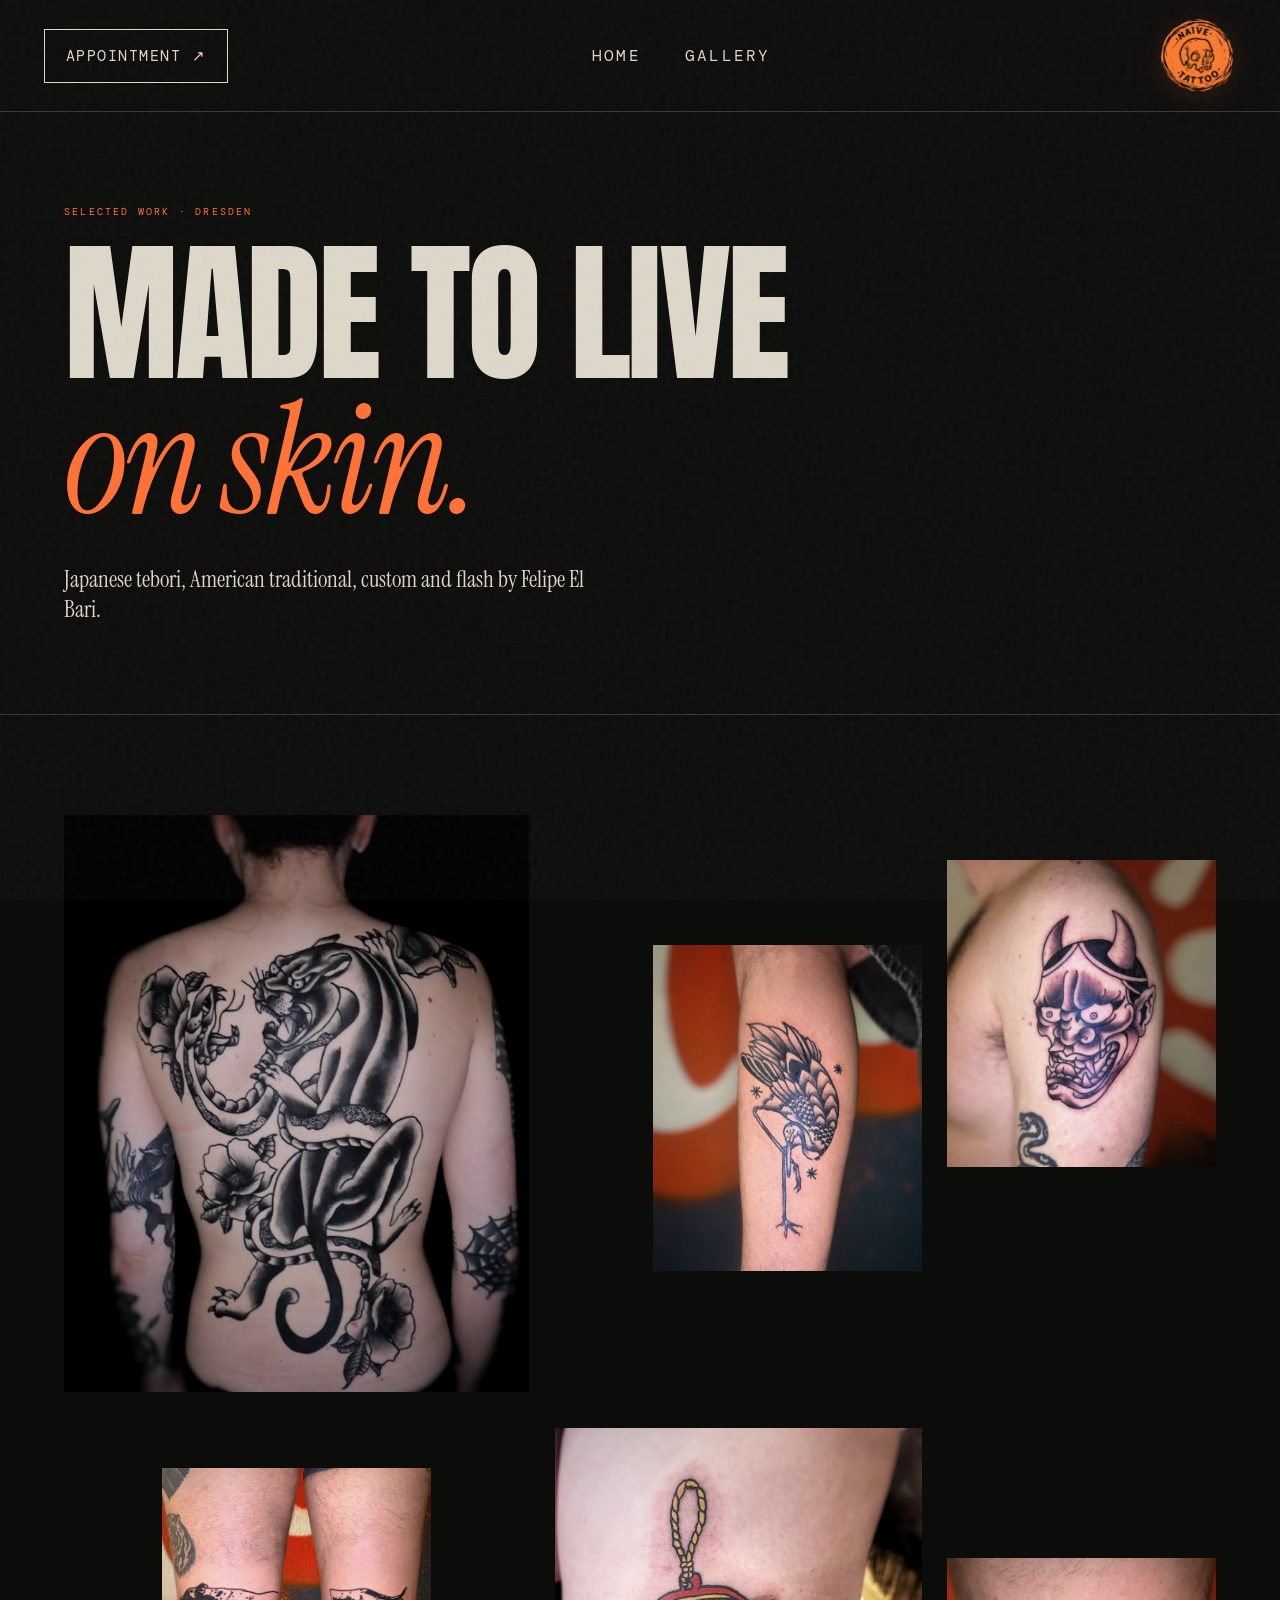
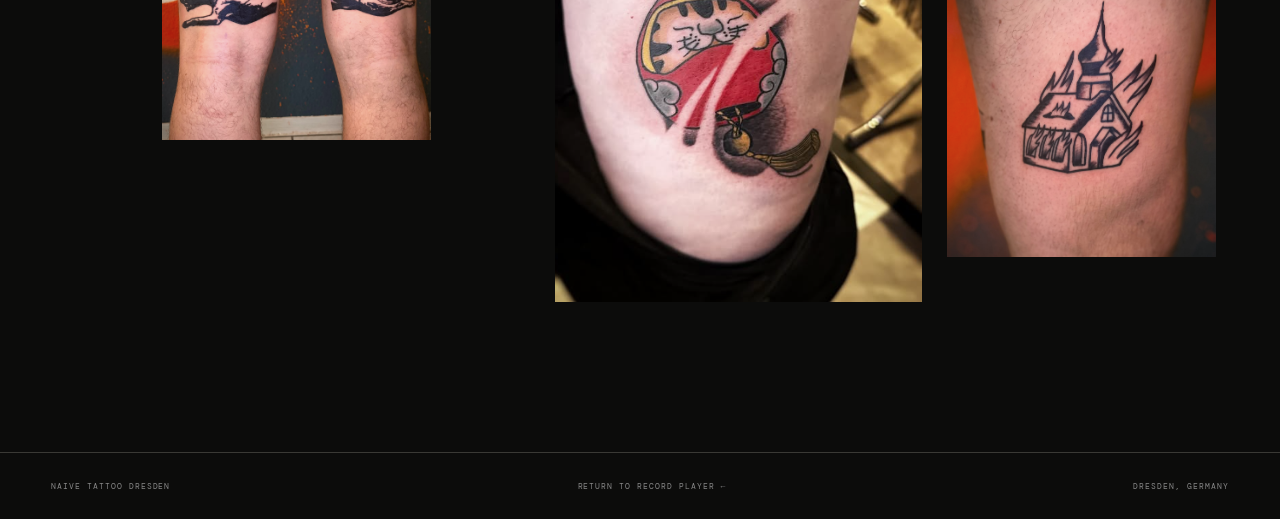
==== gallery.html @ 9af48a85 "Build Naive Tattoo Dresden website" ====
<!doctype html>
<html lang="en">
<head>
  <meta charset="UTF-8"><meta name="viewport" content="width=device-width,initial-scale=1">
  <meta name="theme-color" content="#0b0b0a"><title>Naive Tattoo Dresden</title>
  <link rel="icon" type="image/png" sizes="16x16" href="Assets/Favicon/favicon-16x16.png">
  <link rel="icon" type="image/png" sizes="32x32" href="Assets/Favicon/favicon-32x32.png">
  <link rel="icon" type="image/png" sizes="48x48" href="Assets/Favicon/favicon-48x48.png">
  <link rel="apple-touch-icon" sizes="180x180" href="Assets/Favicon/favicon-180x180.png">
  <link rel="preconnect" href="https://fonts.googleapis.com"><link rel="preconnect" href="https://fonts.gstatic.com" crossorigin>
  <link href="https://fonts.googleapis.com/css2?family=Anton&family=DM+Mono:wght@300;400;500&family=Instrument+Serif:ital@0;1&display=swap" rel="stylesheet">
  <link rel="stylesheet" href="styles.css">
</head>
<body class="gallery-page">
  <div class="grain" aria-hidden="true"></div>
  <header class="site-header gallery-header">
    <a class="brand" href="index.html" aria-label="Naive Tattoo Dresden, home"><img src="Assets/Logo/Orange logo.png" alt="Naive Tattoo Dresden orange logo"></a>
    <nav aria-label="Main navigation"><a href="index.html">Home</a><a href="gallery.html" aria-current="page">Gallery</a></nav>
    <button class="header-book appointment-open" type="button">Appointment <span>&nearr;</span></button>
  </header>
  <main>
    <section class="gallery-intro">
      <p class="eyebrow orange">Selected work &middot; Dresden</p>
      <h1>Made to live<br><em>on skin.</em></h1>
      <p>Japanese tebori, American traditional, custom and flash by Felipe El Bari.</p>
    </section>
    <section class="work gallery-work" aria-label="Tattoo portfolio">
      <div class="gallery">
        <button class="piece tall reveal" data-title="Panther backpiece"><img src="Assets/Gallery of tattoos/Panther backpiece.png" alt="Traditional black panther backpiece tattoo"></button>
        <button class="piece reveal" data-title="Heron"><img src="Assets/Gallery of tattoos/Heron tattoo.png" alt="Japanese traditional heron tattoo"></button>
        <button class="piece reveal" data-title="Mask"><img src="Assets/Gallery of tattoos/Mask tattoo.png" alt="Traditional mask tattoo"></button>
        <button class="piece reveal" data-title="Greyhound"><img src="Assets/Gallery of tattoos/Greyhound tattoo.png" alt="Traditional greyhound tattoo"></button>
        <button class="piece tall reveal" data-title="Cat"><img src="Assets/Gallery of tattoos/Cat tattoo.png" alt="Traditional cat tattoo"></button>
        <button class="piece reveal" data-title="Burning house"><img src="Assets/Gallery of tattoos/Burning house tattoo.png" alt="Burning house linework tattoo"></button>
      </div>
    </section>
  </main>
  <footer><span>Naive Tattoo Dresden</span><a href="index.html">Return to record player &larr;</a><span>Dresden, Germany</span></footer>
  <dialog id="lightbox"><button class="lightbox-close" aria-label="Close image">&times;</button><img src="" alt=""></dialog>
  <dialog class="appointment-modal" id="appointmentModal">
    <button class="modal-close" type="button" aria-label="Close appointment details">&times;</button>
    <p class="eyebrow orange">Naive Tattoo Dresden</p><h2>Book a tattoo.</h2>
    <p>Message me, call me, or get in touch through Instagram to book or ask about available designs.</p>
    <div class="contact-rows">
      <div><small>Phone / WhatsApp</small><span>Details coming soon</span></div>
      <a href="https://www.instagram.com/naivetattoodresden/" target="_blank" rel="noreferrer"><small>Instagram</small><span>@naivetattoodresden &nearr;</span></a>
      <div><small>Email</small><span>Details coming soon</span></div>
    </div>
  </dialog>
  <script src="script.js"></script>
</body>
</html>
---- styles.css ----
:root{--ink:#0a0a09;--paper:#ded8ca;--orange:#ff7135;--line:rgba(222,216,202,.22);--mono:"DM Mono",monospace;--display:"Anton",Impact,sans-serif;--serif:"Instrument Serif",Georgia,serif}
*{box-sizing:border-box}html{scroll-behavior:smooth}body{margin:0;background:var(--ink);color:var(--paper);font-family:var(--mono);overflow-x:hidden}button,a{color:inherit}a{text-decoration:none}button{font:inherit}.grain{position:fixed;inset:0;pointer-events:none;z-index:99;opacity:.06;background-image:url("data:image/svg+xml,%3Csvg viewBox='0 0 180 180' xmlns='http://www.w3.org/2000/svg'%3E%3Cfilter id='n'%3E%3CfeTurbulence type='fractalNoise' baseFrequency='.9' numOctaves='4' stitchTiles='stitch'/%3E%3C/filter%3E%3Crect width='100%25' height='100%25' filter='url(%23n)' opacity='.8'/%3E%3C/svg%3E")}.site-header{height:92px;display:flex;align-items:center;justify-content:space-between;padding:15px 3vw;border-bottom:1px solid var(--line);position:absolute;top:0;width:100%;z-index:10}.brand{display:flex;align-items:center;gap:12px;text-transform:uppercase;font-size:10px;line-height:1.25;letter-spacing:.12em}.brand img{width:56px;height:56px;object-fit:contain}.site-header nav{display:flex;gap:35px;text-transform:uppercase;font-size:10px;letter-spacing:.16em}.site-header nav a,.text-link{position:relative}.site-header nav a:after,.text-link:after{content:"";position:absolute;height:1px;background:var(--orange);bottom:-5px;left:0;width:0;transition:.25s}.site-header nav a:hover:after,.text-link:hover:after{width:100%}.header-book{border:1px solid var(--paper);padding:13px 17px;text-transform:uppercase;font-size:10px;letter-spacing:.1em;transition:.25s}.header-book:hover{background:var(--orange);color:var(--ink);border-color:var(--orange)}.hero{min-height:100vh;position:relative;display:grid;grid-template-columns:minmax(260px,.75fr) minmax(520px,1.4fr);align-items:center;padding:120px 4vw 65px;overflow:hidden}.hero:before{content:"";position:absolute;inset:0;background:radial-gradient(circle at 73% 52%,#2b1e17 0,transparent 43%),linear-gradient(105deg,#121210,transparent 60%);z-index:-1}.hero-copy{position:relative;z-index:3}.eyebrow{text-transform:uppercase;letter-spacing:.22em;font-size:10px;margin:0 0 28px}.orange{color:var(--orange)}h1,h2{font-family:var(--display);font-weight:400;text-transform:uppercase;line-height:.88;letter-spacing:-.025em;margin:0}h1{font-size:clamp(70px,8.5vw,150px)}h1 em,h2 em{font-family:var(--serif);font-weight:400;text-transform:none;color:var(--orange)}.hero-intro{max-width:440px;font-family:var(--serif);font-size:clamp(20px,2vw,29px);line-height:1.12;margin:30px 0}.hero-tags{display:flex;gap:7px;flex-wrap:wrap}.hero-tags span{font-size:9px;letter-spacing:.12em;text-transform:uppercase;border:1px solid var(--line);border-radius:99px;padding:8px 11px}.deck-area{position:relative;width:min(64vw,760px);justify-self:end;margin-right:-2vw}.deck{position:relative;aspect-ratio:1}.deck img{width:100%;height:100%;object-fit:contain;display:block}.player{position:absolute;inset:0}.vinyl{position:absolute;inset:0;will-change:transform}.tonearm{position:absolute;inset:0;padding:0;border:0;background:transparent;cursor:grab;transform-origin:83.5% 20%;transform:rotate(-14deg);transition:transform .95s cubic-bezier(.22,.8,.2,1);z-index:3}.tonearm:active{cursor:grabbing}.deck.playing .tonearm{transform:rotate(0deg)}.deck.playing .vinyl{animation:spin 4.5s linear infinite}.needle-zone{position:absolute;left:45%;top:67%;width:20%;height:20%;border-radius:50%;pointer-events:none}.move-prompt{position:absolute;right:0;bottom:8%;display:flex;align-items:center;gap:10px;background:var(--orange);color:var(--ink);border:0;border-radius:50%;width:145px;height:145px;justify-content:center;transform:rotate(-8deg);cursor:pointer;z-index:5;box-shadow:0 10px 45px #0008;transition:.25s}.move-prompt:hover{transform:rotate(0) scale(1.05)}.move-prompt b,.move-prompt small{display:block;text-align:left}.move-prompt b{text-transform:uppercase;font-family:var(--display);font-size:20px}.move-prompt small{font-size:7px;text-transform:uppercase;letter-spacing:.08em;max-width:70px}.prompt-arrow{font-size:25px}.playing+.move-prompt{opacity:0;visibility:hidden;transform:scale(.7)}.now-playing{position:absolute;bottom:4%;right:1%;display:flex;align-items:center;gap:12px;opacity:0;transform:translateY(15px);pointer-events:none;transition:.4s}.deck.playing~.now-playing{opacity:1;transform:none;pointer-events:auto}.now-playing b,.now-playing small{display:block;text-transform:uppercase}.now-playing b{font-size:10px}.now-playing small{font-size:7px;color:#999;margin-top:3px}.now-playing button{background:transparent;border:0;border-bottom:1px solid var(--paper);padding:3px;font-size:8px;text-transform:uppercase;cursor:pointer}.equalizer{display:flex;align-items:flex-end;gap:2px;height:18px}.equalizer i{display:block;width:2px;background:var(--orange);animation:level .55s ease-in-out infinite alternate}.equalizer i:nth-child(1){height:8px}.equalizer i:nth-child(2){height:17px;animation-delay:.2s}.equalizer i:nth-child(3){height:12px;animation-delay:.35s}.side-note{position:absolute;right:2vw;top:47%;writing-mode:vertical-rl;text-transform:uppercase;font-size:8px;letter-spacing:.16em;line-height:1.7}.scroll-note{position:absolute;bottom:28px;left:4vw;text-transform:uppercase;font-size:8px;letter-spacing:.18em}.scroll-note span{color:var(--orange);font-size:18px;margin-left:8px}.marquee{border-block:1px solid var(--line);overflow:hidden;background:var(--orange);color:var(--ink);padding:13px 0}.marquee div{display:flex;gap:30px;width:max-content;animation:marquee 28s linear infinite}.marquee span{font-family:var(--display);font-size:28px;text-transform:uppercase}.marquee i{font-style:normal;font-size:18px;align-self:center}.section{padding:120px 5vw}.section-index{font-size:9px;text-transform:uppercase;letter-spacing:.2em;color:#888}.artist{display:grid;grid-template-columns:1fr 1.1fr;gap:9vw;align-items:center;background:var(--paper);color:var(--ink);position:relative}.artist>.section-index{position:absolute;top:55px;left:5vw}.portrait-wrap{position:relative;max-width:590px}.portrait-wrap img{width:100%;display:block;filter:contrast(1.08)}.portrait-stamp{position:absolute;right:-35px;bottom:35px;background:var(--orange);border-radius:50%;width:110px;height:110px;display:grid;place-items:center;text-align:center;text-transform:uppercase;font-size:9px;line-height:1.5;letter-spacing:.15em;transform:rotate(9deg)}h2{font-size:clamp(58px,7vw,112px)}.artist-copy .lead{font-family:var(--serif);font-size:clamp(22px,2.4vw,34px);line-height:1.1;margin:40px 0 20px;max-width:700px}.artist-copy>p:not(.lead,.eyebrow){line-height:1.7;font-size:12px;max-width:590px}.text-link{display:inline-block;text-transform:uppercase;font-size:10px;letter-spacing:.14em;margin-top:25px}.text-link span{color:var(--orange)}.work{padding-bottom:170px}.work-heading{display:grid;grid-template-columns:.5fr 1.4fr .6fr;gap:3vw;align-items:end;margin-bottom:80px}.work-heading p{font-family:var(--serif);font-size:20px;line-height:1.2}.gallery{display:grid;grid-template-columns:repeat(12,1fr);gap:6vw 2vw;align-items:start}.piece{border:0;background:transparent;padding:0;text-align:left;cursor:zoom-in;color:var(--paper)}.piece:nth-child(1){grid-column:1/span 5}.piece:nth-child(2){grid-column:7/span 3;margin-top:130px}.piece:nth-child(3){grid-column:10/span 3;margin-top:45px}.piece:nth-child(4){grid-column:2/span 3}.piece:nth-child(5){grid-column:6/span 4;margin-top:-40px}.piece:nth-child(6){grid-column:10/span 3;margin-top:90px}.piece img{width:100%;display:block;aspect-ratio:4/5;object-fit:cover;filter:saturate(.78);transition:.45s}.piece:hover img{filter:saturate(1);transform:scale(.985)}.piece span{display:block;margin-top:12px;font-size:8px;text-transform:uppercase;letter-spacing:.14em;color:#aaa}.practice{background:#191815;display:grid;grid-template-columns:.8fr 1.2fr;gap:8vw;align-items:start}.practice-art{position:sticky;top:30px}.practice-art img{width:100%;display:block}.practice-copy h2{margin:35px 0 70px}.service-list{border-top:1px solid var(--line)}.service-list article{display:grid;grid-template-columns:45px 1fr 1.1fr;gap:20px;padding:24px 0;border-bottom:1px solid var(--line);align-items:start}.service-list article>span{font-size:8px;color:var(--orange)}.service-list h3{font-family:var(--display);font-weight:400;text-transform:uppercase;font-size:24px;margin:0}.service-list p{font-size:10px;line-height:1.6;color:#aaa;margin:3px 0}.booking{text-align:center;min-height:88vh;display:flex;flex-direction:column;align-items:center;justify-content:center;position:relative;overflow:hidden}.booking-mark{position:absolute;width:min(58vw,760px);opacity:.06;z-index:-1}.booking h2{font-size:clamp(65px,9vw,145px)}.booking>p:not(.eyebrow){font-family:var(--serif);font-size:22px;max-width:600px}.booking-button{background:var(--orange);color:var(--ink);padding:21px 27px;text-transform:uppercase;font-size:11px;letter-spacing:.12em;margin-top:25px;transition:.25s}.booking-button:hover{transform:rotate(-2deg) scale(1.03)}.booking-meta{position:absolute;bottom:30px;width:90%;display:flex;justify-content:space-between;text-transform:uppercase;font-size:8px;letter-spacing:.14em}footer{display:flex;justify-content:space-between;border-top:1px solid var(--line);padding:28px 4vw;text-transform:uppercase;font-size:8px;letter-spacing:.12em;color:#888}#lightbox{width:100vw;height:100vh;max-width:none;max-height:none;border:0;padding:5vh;background:#080808ef;color:white}#lightbox::backdrop{background:#000b}#lightbox img{width:100%;height:85vh;object-fit:contain}#lightbox p{text-align:center;text-transform:uppercase;font-size:9px;letter-spacing:.15em}.lightbox-close{position:fixed;right:25px;top:20px;border:0;background:var(--orange);color:#000;border-radius:50%;width:42px;height:42px;font-size:25px;cursor:pointer}.reveal{opacity:0;transform:translateY(35px);transition:opacity .75s,transform .75s}.reveal.visible{opacity:1;transform:none}@keyframes spin{to{transform:rotate(360deg)}}@keyframes level{to{height:3px}}@keyframes marquee{to{transform:translateX(-50%)}}
@media(max-width:900px){.site-header{height:75px}.site-header nav{display:none}.brand img{width:45px;height:45px}.hero{grid-template-columns:1fr;padding-top:110px;align-content:start}.hero-copy{padding-top:20px}.hero-intro{margin:18px 0}.deck-area{width:min(110vw,660px);margin:-3vw -11vw -6vw 0;justify-self:end}.side-note{display:none}.scroll-note{bottom:16px}.move-prompt{width:110px;height:110px;right:7%;bottom:10%}.artist{grid-template-columns:1fr;padding-top:100px}.portrait-wrap{max-width:75vw}.artist-copy{padding-top:20px}.work-heading{grid-template-columns:1fr}.work-heading .section-index{margin-bottom:25px}.work-heading p{max-width:400px}.piece:nth-child(n){grid-column:auto;margin-top:0}.gallery{grid-template-columns:1fr 1fr;gap:35px 16px}.practice{grid-template-columns:1fr}.practice-art{position:relative;top:0;max-width:550px}.booking-meta{position:relative;bottom:auto;margin-top:70px;gap:20px}.site-header,.section{padding-left:22px;padding-right:22px}}
@media(max-width:560px){.header-book{padding:10px;font-size:8px}.hero{min-height:900px}.hero h1{font-size:64px}.hero-copy{z-index:4}.deck-area{width:125vw;margin-top:0;margin-right:-30vw}.move-prompt{right:16%;bottom:9%}.section{padding-top:85px;padding-bottom:85px}.portrait-wrap{max-width:92%}.portrait-stamp{right:-20px;width:90px;height:90px}.gallery{grid-template-columns:1fr}.piece:nth-child(n){width:88%}.piece:nth-child(even){margin-left:auto}.service-list article{grid-template-columns:30px 1fr}.service-list p{grid-column:2}.booking{min-height:780px}.booking-meta{flex-direction:column}footer{gap:15px;flex-direction:column}.scroll-note{display:none}}
@media(prefers-reduced-motion:reduce){*{scroll-behavior:auto!important}.vinyl,.marquee div,.equalizer i{animation:none!important}.reveal{opacity:1;transform:none}}

/* Compact revision: mechanically constrained record player + artist contact */
.hero{grid-template-columns:minmax(260px,.75fr) minmax(500px,1.35fr);padding:110px 4vw 55px}
.deck-area{width:min(58vw,760px,calc(100vh - 135px));margin-right:1vw}
.deck{user-select:none;touch-action:none}
.deck img{pointer-events:none}
.tonearm{transform-origin:83.5% 20%;transform:rotate(-16deg);transition:transform .5s cubic-bezier(.22,.8,.2,1);touch-action:none}
.tonearm.dragging{cursor:grabbing;transition:none}
.tonearm:focus-visible{outline:0}
.deck.playing .tonearm{transform:rotate(0deg)}
.deck.playing .vinyl{animation:record-spin 3.8s linear infinite}
.move-prompt{cursor:default;animation:nudge 1.8s ease-in-out infinite}
.artist-contact{margin-top:30px;border-top:1px solid rgba(10,10,9,.2);display:grid;grid-template-columns:1fr 1fr auto;gap:20px;align-items:end;padding-top:22px}
.artist-contact small,.artist-contact a,.artist-contact span{display:block}
.artist-contact small{text-transform:uppercase;font-size:8px;letter-spacing:.15em;color:#777;margin-bottom:7px}
.artist-contact a,.artist-contact span{font-size:10px}
.message-button{background:var(--ink);color:var(--paper);padding:15px 17px;text-transform:uppercase;letter-spacing:.1em;white-space:nowrap;transition:.25s}
.message-button:hover{background:var(--orange);color:var(--ink)}
@keyframes record-spin{from{transform:rotate(0deg)}to{transform:rotate(360deg)}}
@keyframes nudge{50%{transform:rotate(-5deg) translateY(-5px)}}
@media(max-width:900px){.hero{padding-top:100px}.deck-area{width:min(92vw,620px);margin:-2vw auto 0;justify-self:center}.artist-contact{grid-template-columns:1fr 1fr}.message-button{grid-column:1/-1;text-align:center}}
@media(max-width:560px){.hero{min-height:850px}.deck-area{width:96vw;margin:10px -3vw 0}.move-prompt{right:8%}}

/* Minimal two-page portfolio */
.brand img{width:58px;height:58px}
.header-book{background:transparent;cursor:pointer}
.home-page .hero{min-height:calc(100vh - 58px)}
.home-page footer{padding-block:18px}
.marquee{padding:11px 0}
.marquee .marquee-track{display:flex;gap:0;width:max-content;animation:marquee-loop 42s linear infinite}
.marquee .marquee-set{display:flex;flex-shrink:0;gap:28px;width:max-content;padding-right:28px;animation:none}
.marquee .marquee-set span{white-space:nowrap}
@keyframes marquee-loop{to{transform:translateX(-16.6666667%)}}
.appointment-modal{width:min(92vw,570px);border:1px solid rgba(222,216,202,.3);background:#11110f;color:var(--paper);padding:45px;box-shadow:0 30px 100px #000}
.appointment-modal::backdrop{background:#000b;backdrop-filter:blur(7px)}
.appointment-modal h2{font-size:58px;margin-bottom:24px}
.appointment-modal>p:not(.eyebrow){font-family:var(--serif);font-size:20px;line-height:1.25;color:#bbb}
.modal-close{position:absolute;right:16px;top:14px;width:38px;height:38px;border:1px solid var(--line);border-radius:50%;background:transparent;color:var(--paper);font-size:22px;cursor:pointer}
.contact-rows{margin-top:28px;border-top:1px solid var(--line)}
.contact-rows>div,.contact-rows>a{display:flex;justify-content:space-between;gap:25px;padding:17px 0;border-bottom:1px solid var(--line)}
.contact-rows small{text-transform:uppercase;font-size:8px;letter-spacing:.14em;color:#777}.contact-rows span{font-size:10px}
.gallery-page{background:#0c0c0b}.gallery-page .site-header{position:absolute}.gallery-intro{padding:180px 5vw 90px;border-bottom:1px solid var(--line)}
.gallery-intro h1{font-size:clamp(75px,12vw,180px)}.gallery-intro>p:last-child{font-family:var(--serif);font-size:23px;max-width:550px;margin:35px 0 0}
.gallery-work{padding:100px 5vw 150px}.gallery-work .piece span{display:none}.gallery-work .piece img{aspect-ratio:auto;max-height:78vh;object-fit:cover}
#lightbox p{display:none}
@media(max-width:900px){.brand img{width:47px;height:47px}.gallery-intro{padding-top:140px}.gallery-work{padding-top:65px}.home-page .hero{min-height:850px}}
@media(max-width:560px){.appointment-modal{padding:38px 22px 24px}.appointment-modal h2{font-size:46px}.contact-rows>div,.contact-rows>a{flex-direction:column;gap:7px}.gallery-intro{padding:125px 22px 60px}.gallery-work{padding:60px 22px 90px}}

/* Larger, clearer header with the signature mark on the right */
.site-header{height:112px;padding:18px 3.4vw}
.site-header .brand{order:3;margin-left:24px}
.site-header .brand img{width:78px;height:78px;filter:drop-shadow(0 5px 16px rgba(255,113,53,.15))}
.site-header nav{order:2;gap:44px}
.site-header nav a{font-size:16px;letter-spacing:.14em}
.site-header .header-book{order:1;padding:16px 21px;font-size:15px;letter-spacing:.1em}
.home-page .hero{padding-top:132px}
.gallery-intro{padding-top:205px}
@media(max-width:900px){.site-header{height:92px;padding:12px 22px}.site-header .brand{margin-left:15px}.site-header .brand img{width:64px;height:64px}.site-header .header-book{padding:13px 16px;font-size:12px}.home-page .hero{padding-top:112px}.gallery-intro{padding-top:155px}}
@media(max-width:560px){.site-header{padding-inline:14px}.site-header .brand{margin-left:8px}.site-header .brand img{width:54px;height:54px}.site-header .header-book{padding:10px;font-size:10px}.home-page .hero{padding-top:105px}}

/* Reference-matched Technics-style interactive deck */
.deck .player,.deck .tonearm{position:absolute;width:100%;height:100%;object-fit:contain}
.deck .player{z-index:1;inset:0}.deck .vinyl-wrap{position:absolute;inset:0;z-index:2;transform:translate(-2.919%,-1.495%) scale(.632);transform-origin:50% 50%;pointer-events:none}.deck .vinyl{position:absolute;inset:0;width:100%;height:100%;object-fit:contain;transform-origin:49.88% 49.12%}
.deck .tonearm{z-index:3;left:3.76%;top:7.42%;right:auto;bottom:auto;transform-origin:78.79% 27.15%;transform:rotate(-38deg) scale(.45)}
.deck .start-stop-hit{position:absolute;z-index:5;left:8.1%;top:74.7%;width:10.3%;height:8.4%;border:0;background:transparent;cursor:pointer;border-radius:3px;box-shadow:0 0 0 0 rgba(255,113,53,0);transition:box-shadow .2s,transform .12s}
.deck .start-stop-hit:hover,.deck .start-stop-hit:focus-visible{outline:0;box-shadow:none}
.deck .start-stop-hit:active{transform:translateY(2px)}
.deck.playing .tonearm{transform:rotate(-15deg) scale(.45)}
.deck.playing .vinyl{animation:record-spin 3.8s linear infinite}
.home-page .deck-area{width:min(83.52vw,1094px)}
.home-page .hero{min-height:max(100vh,1220px)}
@media(max-width:900px){.home-page .deck-area{width:min(96vw,744px)}.home-page .hero{min-height:850px}}
@media(max-width:560px){.home-page .deck-area{width:96vw}}

/* Phone navigation: logo is home, so show only the other destination */
@media(max-width:900px){.site-header nav{display:flex;gap:0}.site-header nav a{font-size:12px}.site-header nav a[aria-current="page"]{display:none}}
@media(max-width:560px){.site-header nav a{font-size:10px;letter-spacing:.1em}.home-page .hero-copy{padding-top:8px}.home-page .hero-intro{max-width:340px}.home-page .hero-tags{max-width:340px}}

/* Final phone-fit overrides */
@media(max-width:900px){.home-page .hero{grid-template-columns:minmax(0,1fr);align-content:start;min-height:980px}.home-page .deck-area{justify-self:center;margin:8px auto 0}.site-header .brand{margin-left:0;flex:0 0 auto}.gallery-intro{max-width:100%;overflow:hidden}.gallery-intro>p:last-child{max-width:100%;overflow-wrap:anywhere}}
@media(max-width:560px){.home-page .deck-area{width:78vw}.home-page .hero{padding-left:20px;padding-right:20px;min-height:920px}.site-header .brand{display:flex!important;position:absolute;right:14px;width:50px;height:50px;z-index:20}.site-header nav{position:absolute;left:50%;transform:translateX(-50%)}.site-header .brand img{display:block;width:50px;height:50px;opacity:1}.move-prompt{width:78px;height:78px;right:-2%;bottom:7%}.move-prompt b{font-size:14px}.gallery-intro h1{font-size:clamp(58px,19vw,76px)}.gallery-intro>p:last-child{font-size:20px;line-height:1.25;max-width:330px}}
.home-artist{min-height:760px}.home-artist .message-button{border:0;font:inherit;cursor:pointer}
.move-prompt b{max-width:88px;text-align:center;line-height:1.05}
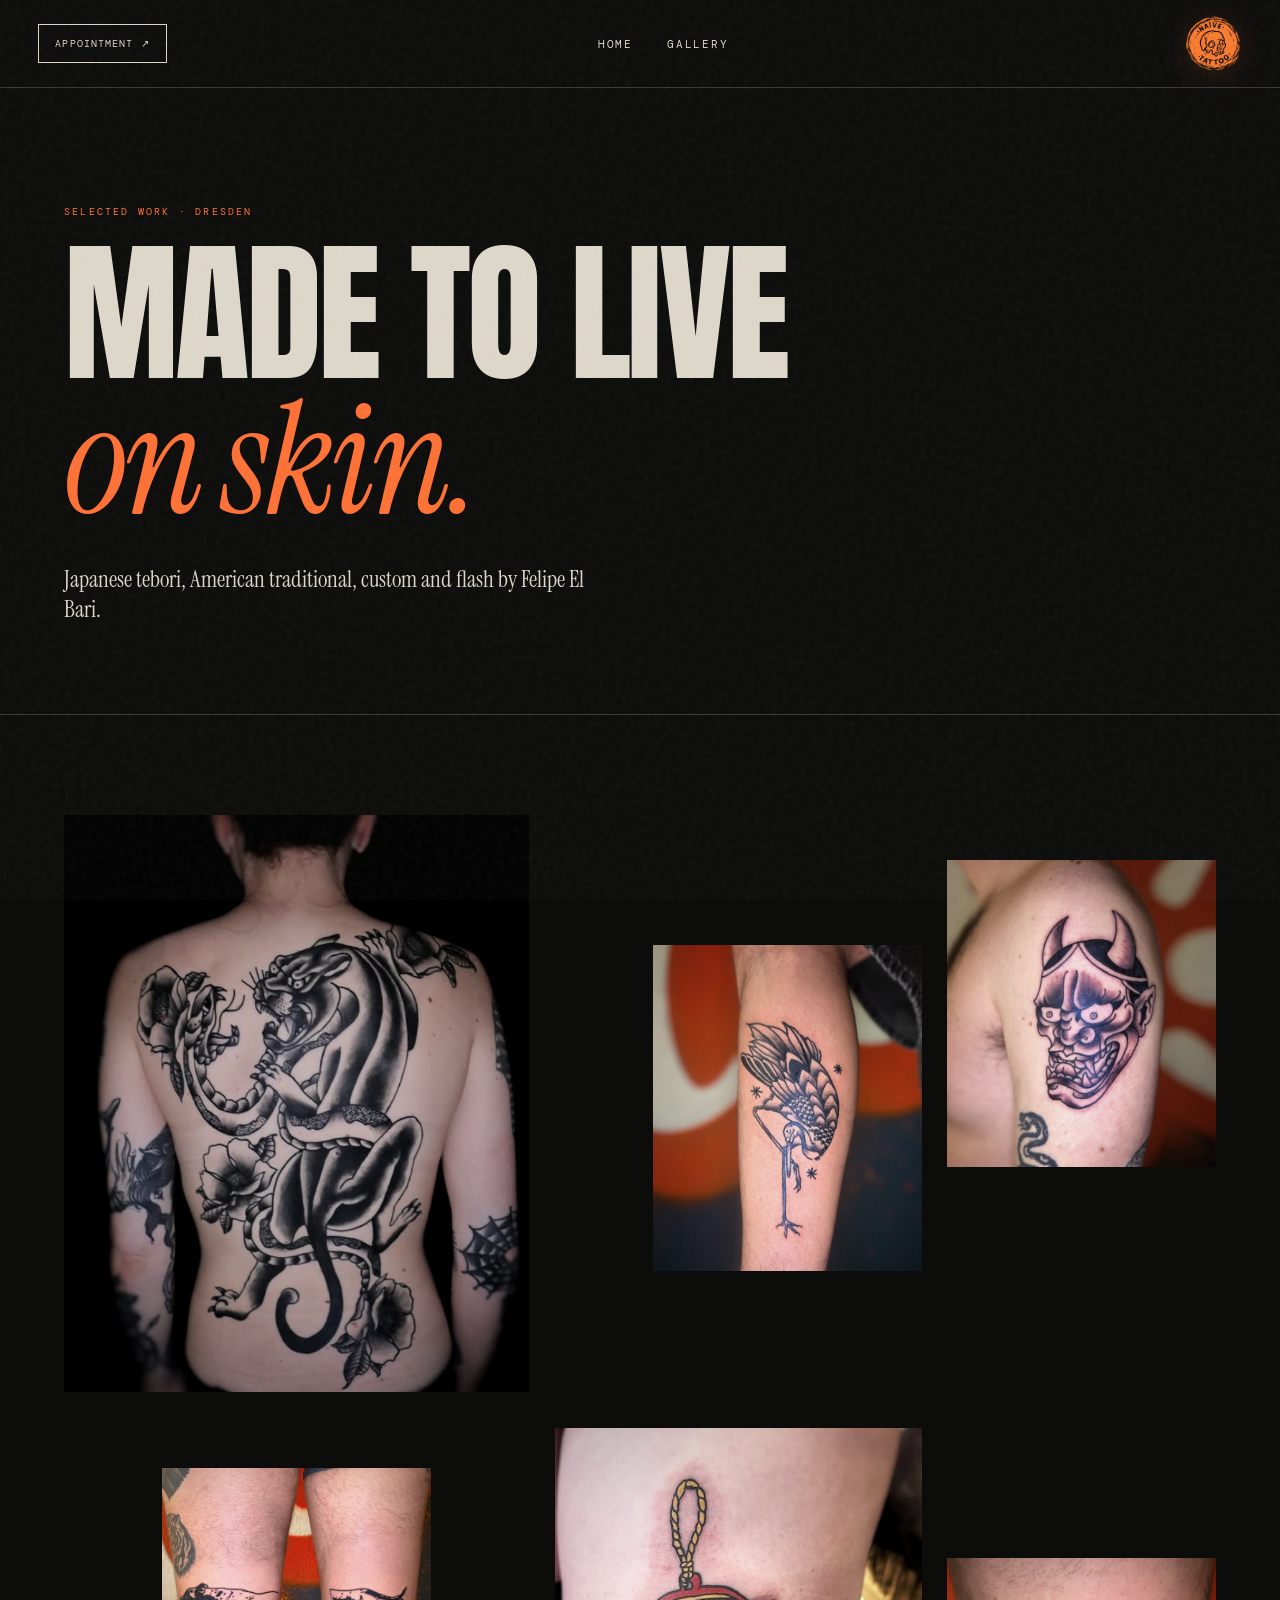
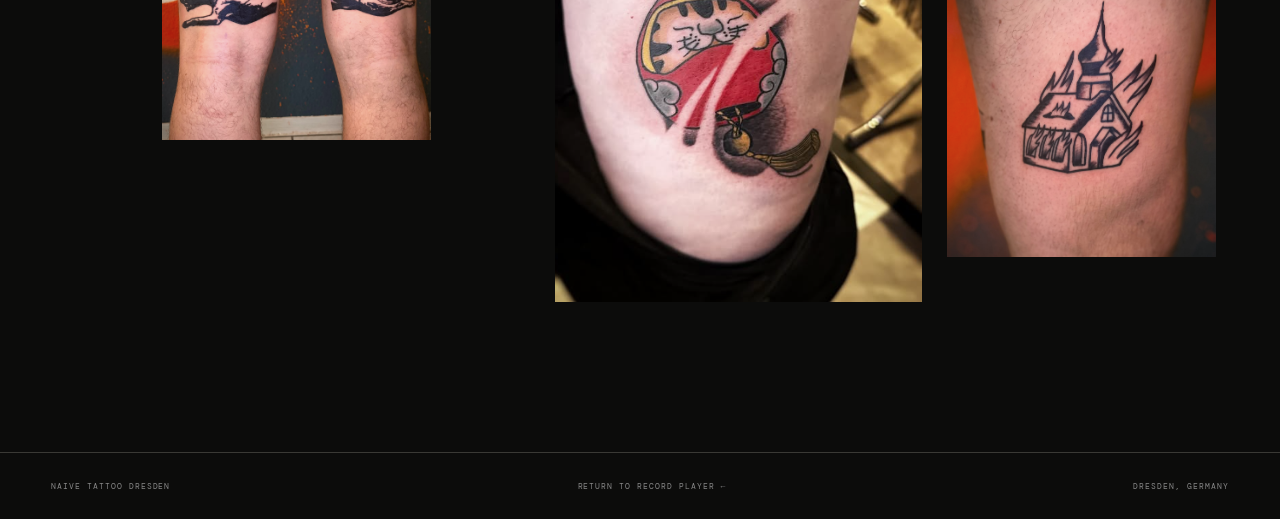
==== commit 8dba4ed2: "Persist music across pages and refine desktop player size" ====
--- a/gallery.html
+++ b/gallery.html
@@ -36,6 +36,7 @@
     </section>
   </main>
   <footer><span>Naive Tattoo Dresden</span><a href="index.html">Return to record player &larr;</a><span>Dresden, Germany</span></footer>
+  <audio id="recordAudio" preload="auto" loop src="Assets/Music/Rock Wit U (Yoruba Soul Mix - Dub).mp3"></audio>
   <dialog id="lightbox"><button class="lightbox-close" aria-label="Close image">&times;</button><img src="" alt=""></dialog>
   <dialog class="appointment-modal" id="appointmentModal">
     <button class="modal-close" type="button" aria-label="Close appointment details">&times;</button>
--- a/styles.css
+++ b/styles.css
@@ -84,5 +84,20 @@
 /* Final phone-fit overrides */
 @media(max-width:900px){.home-page .hero{grid-template-columns:minmax(0,1fr);align-content:start;min-height:980px}.home-page .deck-area{justify-self:center;margin:8px auto 0}.site-header .brand{margin-left:0;flex:0 0 auto}.gallery-intro{max-width:100%;overflow:hidden}.gallery-intro>p:last-child{max-width:100%;overflow-wrap:anywhere}}
 @media(max-width:560px){.home-page .deck-area{width:78vw}.home-page .hero{padding-left:20px;padding-right:20px;min-height:920px}.site-header .brand{display:flex!important;position:absolute;right:14px;width:50px;height:50px;z-index:20}.site-header nav{position:absolute;left:50%;transform:translateX(-50%)}.site-header .brand img{display:block;width:50px;height:50px;opacity:1}.move-prompt{width:78px;height:78px;right:-2%;bottom:7%}.move-prompt b{font-size:14px}.gallery-intro h1{font-size:clamp(58px,19vw,76px)}.gallery-intro>p:last-child{font-size:20px;line-height:1.25;max-width:330px}}
+
+/* Desktop proportions matched to the intended compact 100%-zoom composition */
+@media(min-width:901px){
+  .site-header{height:88px;padding:13px 3vw}
+  .site-header .brand img{width:58px;height:58px}
+  .site-header nav{gap:34px}
+  .site-header nav a{font-size:11px;letter-spacing:.16em}
+  .site-header .header-book{padding:12px 16px;font-size:10px;letter-spacing:.11em}
+  .home-page .hero{min-height:100vh;padding:105px 4vw 50px;grid-template-columns:minmax(270px,.78fr) minmax(520px,1.25fr)}
+  .home-page .hero h1{font-size:clamp(68px,6vw,100px)}
+  .home-page .hero-intro{font-size:clamp(18px,1.45vw,22px);max-width:390px;margin:22px 0}
+  .home-page .deck-area{width:min(47vw,640px,calc(100vh - 155px));margin-right:2vw}
+  .home-page .move-prompt{width:112px;height:112px}
+  .home-page .move-prompt b{font-size:17px}
+}
 .home-artist{min-height:760px}.home-artist .message-button{border:0;font:inherit;cursor:pointer}
 .move-prompt b{max-width:88px;text-align:center;line-height:1.05}
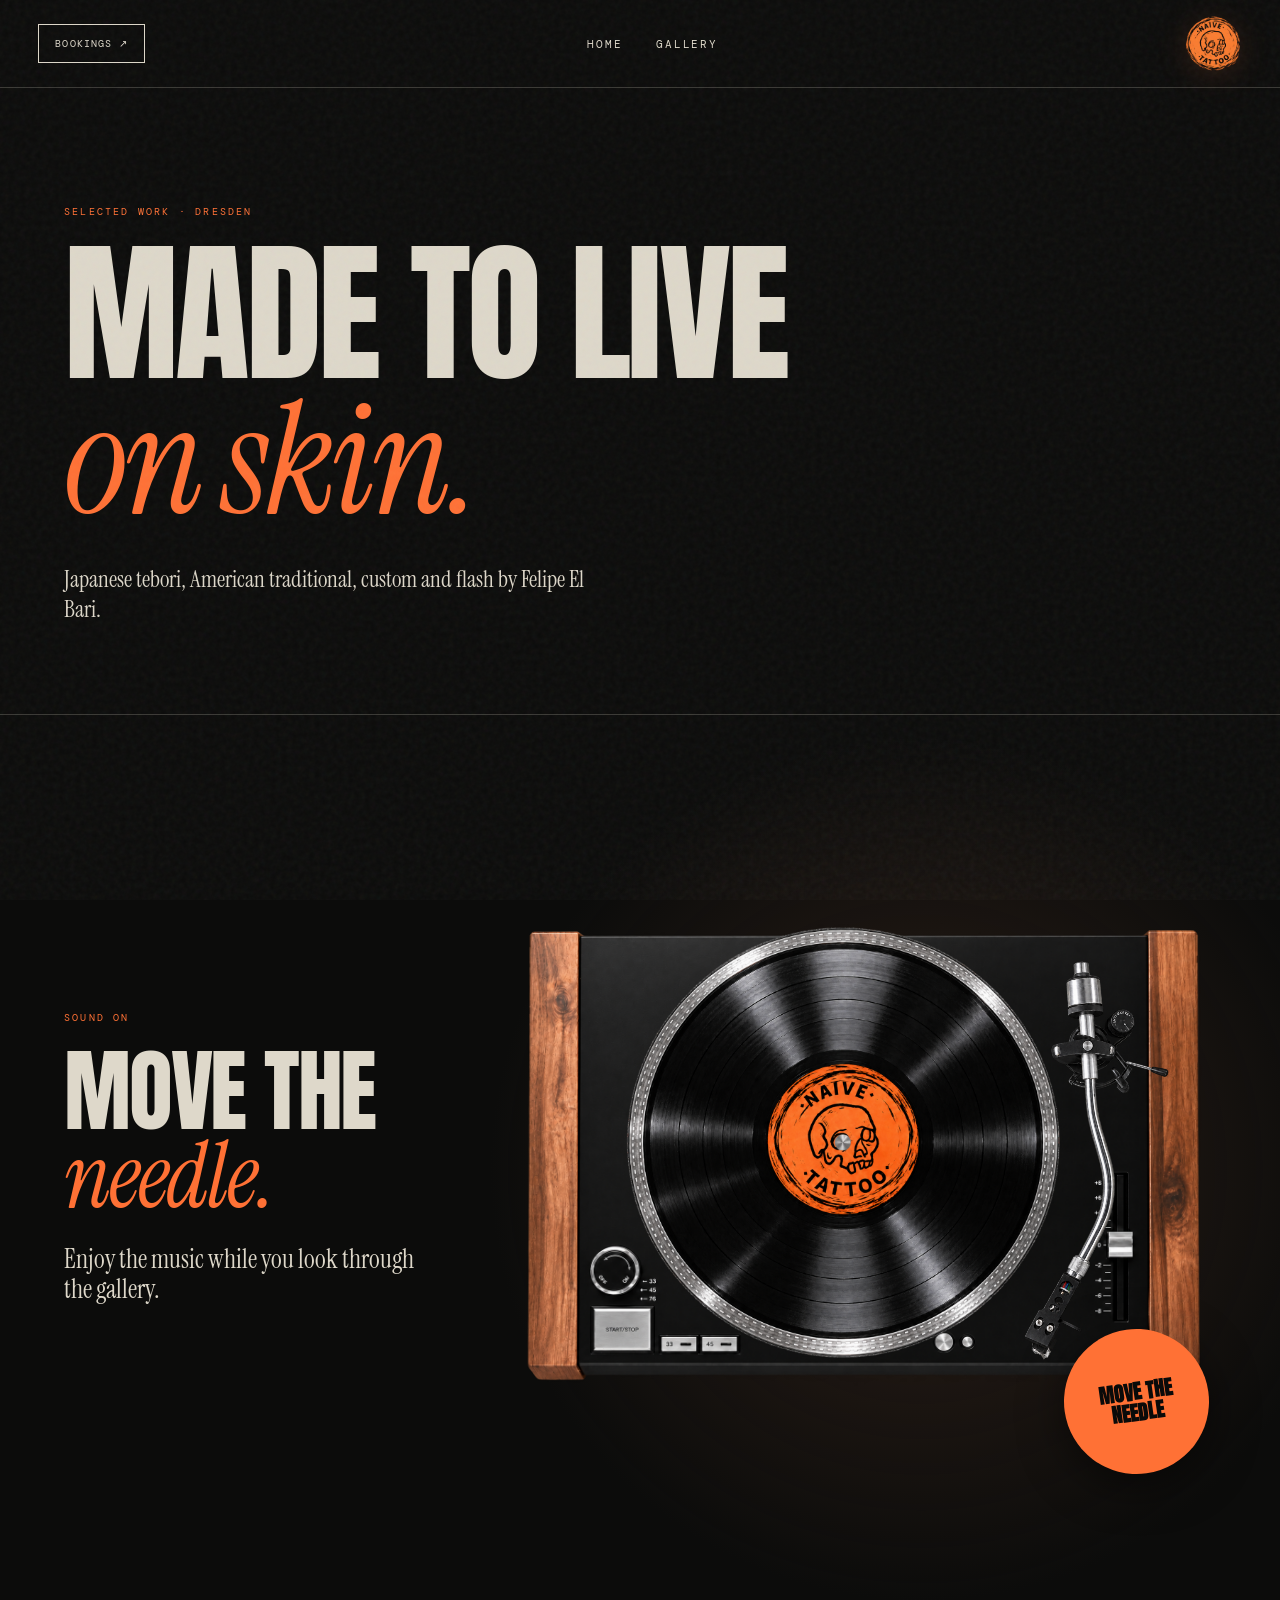
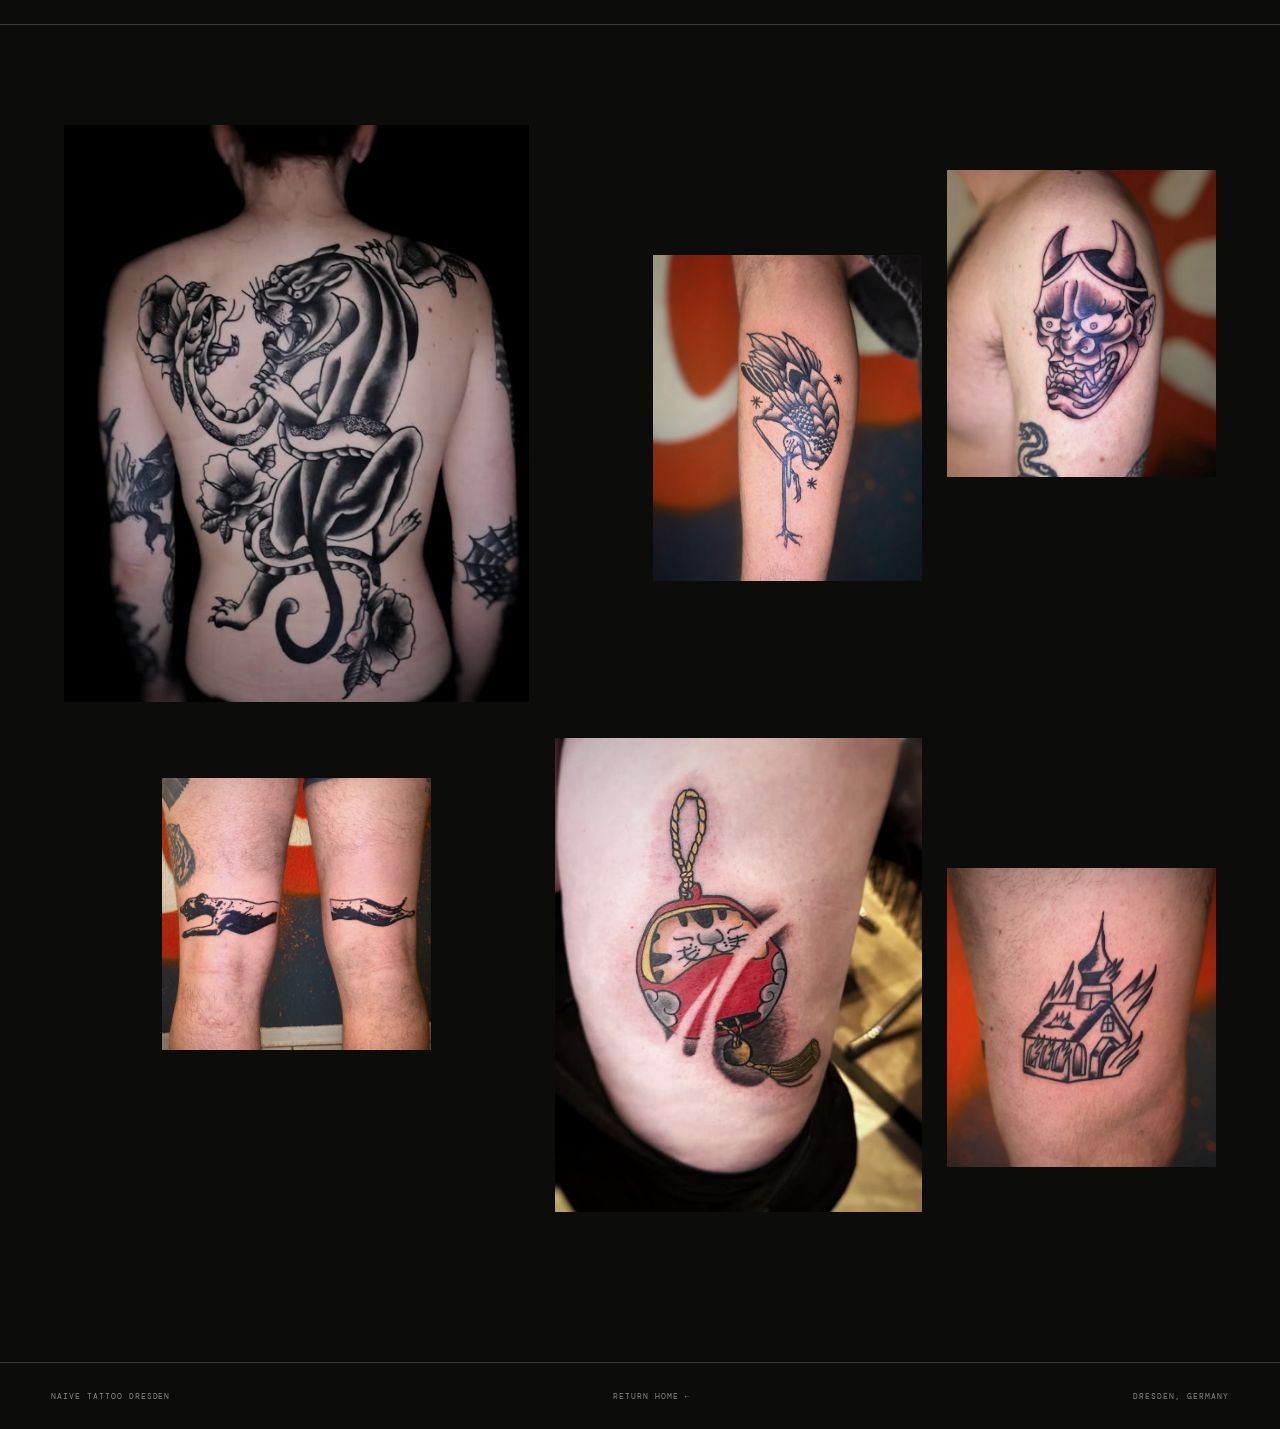
==== commit e2493faa: "Move record player to gallery" ====
--- a/gallery.html
+++ b/gallery.html
@@ -16,13 +16,29 @@
   <header class="site-header gallery-header">
     <a class="brand" href="index.html" aria-label="Naive Tattoo Dresden, home"><img src="Assets/Logo/Orange logo.png" alt="Naive Tattoo Dresden orange logo"></a>
     <nav aria-label="Main navigation"><a href="index.html">Home</a><a href="gallery.html" aria-current="page">Gallery</a></nav>
-    <button class="header-book appointment-open" type="button">Appointment <span>&nearr;</span></button>
+    <button class="header-book appointment-open" type="button">Bookings <span>&nearr;</span></button>
   </header>
   <main>
     <section class="gallery-intro">
       <p class="eyebrow orange">Selected work &middot; Dresden</p>
       <h1>Made to live<br><em>on skin.</em></h1>
       <p>Japanese tebori, American traditional, custom and flash by Felipe El Bari.</p>
+    </section>
+    <section class="gallery-player" aria-labelledby="gallery-player-title">
+      <div class="gallery-player-copy">
+        <p class="eyebrow orange">Sound on</p>
+        <h2 id="gallery-player-title">Move the<br><em>needle.</em></h2>
+        <p>Enjoy the music while you look through the gallery.</p>
+      </div>
+      <div class="deck-area">
+        <div class="deck" id="deck" aria-label="Interactive record player">
+          <img class="player" src="Assets/Vinyl player/player.png?v=221256" alt="Wooden record player">
+          <div class="vinyl-wrap"><img class="vinyl" src="Assets/Vinyl player/vinyl.png" alt="Naive Tattoo vinyl record"></div>
+          <button class="tonearm" id="tonearm" type="button" aria-label="Hold and drag the tonearm onto or off the record" aria-pressed="false"><img src="Assets/Vinyl player/stick.png" alt=""></button>
+          <button class="start-stop-hit" id="startStopButton" type="button" aria-label="Start or stop the record" aria-pressed="false"></button>
+        </div>
+        <div class="move-prompt" aria-hidden="true"><span><b>Move the needle</b></span></div>
+      </div>
     </section>
     <section class="work gallery-work" aria-label="Tattoo portfolio">
       <div class="gallery">
@@ -35,7 +51,7 @@
       </div>
     </section>
   </main>
-  <footer><span>Naive Tattoo Dresden</span><a href="index.html">Return to record player &larr;</a><span>Dresden, Germany</span></footer>
+  <footer><span>Naive Tattoo Dresden</span><a href="index.html">Return home &larr;</a><span>Dresden, Germany</span></footer>
   <audio id="recordAudio" preload="auto" loop src="Assets/Music/Rock Wit U (Yoruba Soul Mix - Dub).mp3"></audio>
   <dialog id="lightbox"><button class="lightbox-close" aria-label="Close image">&times;</button><img src="" alt=""></dialog>
   <dialog class="appointment-modal" id="appointmentModal">
--- a/styles.css
+++ b/styles.css
@@ -83,7 +83,7 @@
 
 /* Final phone-fit overrides */
 @media(max-width:900px){.home-page .hero{grid-template-columns:minmax(0,1fr);align-content:start;min-height:980px}.home-page .deck-area{justify-self:center;margin:8px auto 0}.site-header .brand{margin-left:0;flex:0 0 auto}.gallery-intro{max-width:100%;overflow:hidden}.gallery-intro>p:last-child{max-width:100%;overflow-wrap:anywhere}}
-@media(max-width:560px){.home-page .deck-area{width:78vw}.home-page .hero{padding-left:20px;padding-right:20px;min-height:920px}.site-header .brand{display:flex!important;position:absolute;right:14px;width:50px;height:50px;z-index:20}.site-header nav{position:absolute;left:50%;transform:translateX(-50%)}.site-header .brand img{display:block;width:50px;height:50px;opacity:1}.move-prompt{width:78px;height:78px;right:-2%;bottom:7%}.move-prompt b{font-size:14px}.gallery-intro h1{font-size:clamp(58px,19vw,76px)}.gallery-intro>p:last-child{font-size:20px;line-height:1.25;max-width:330px}}
+@media(max-width:560px){.home-page .deck-area{width:78vw}.home-page .hero{padding-left:20px;padding-right:20px;min-height:920px}.site-header .brand{display:flex!important;position:absolute;right:14px;width:50px;height:50px;z-index:20}.site-header nav{position:absolute;left:50%;transform:translateX(-50%)}.site-header .brand img{display:block;width:50px;height:50px;opacity:1}.move-prompt{display:flex;visibility:visible;opacity:1;width:78px;height:78px;left:45%;right:auto;bottom:4%}.move-prompt b{font-size:14px}.gallery-intro h1{font-size:clamp(58px,19vw,76px)}.gallery-intro>p:last-child{font-size:20px;line-height:1.25;max-width:330px}}
 
 /* Desktop proportions matched to the intended compact 100%-zoom composition */
 @media(min-width:901px){
@@ -101,3 +101,31 @@
 }
 .home-artist{min-height:760px}.home-artist .message-button{border:0;font:inherit;cursor:pointer}
 .move-prompt b{max-width:88px;text-align:center;line-height:1.05}
+
+/* Homepage art: large signature mark */
+.hero-art{position:relative;width:min(48vw,680px);aspect-ratio:1;justify-self:end;margin-right:1vw}
+.hero-art img{position:absolute;display:block;object-fit:contain;pointer-events:none}
+.hero-logo{inset:3% 3% 3% 3%;width:94%;height:94%;filter:drop-shadow(0 20px 55px rgba(255,113,53,.12))}
+
+/* The interactive player now introduces the gallery */
+.gallery-player{display:grid;grid-template-columns:minmax(250px,.58fr) minmax(500px,1.2fr);align-items:center;gap:5vw;padding:90px 5vw 115px;border-bottom:1px solid var(--line);background:radial-gradient(circle at 72% 50%,#2b1e17 0,transparent 42%)}
+.gallery-player-copy{position:relative;z-index:4}
+.gallery-player-copy h2{font-size:clamp(62px,7vw,105px)}
+.gallery-player-copy>p:last-child{max-width:370px;margin:28px 0 0;font-family:var(--serif);font-size:clamp(20px,2vw,27px);line-height:1.15}
+.gallery-player .deck-area{width:min(55vw,720px);margin:0;justify-self:end}
+.gallery-player .move-prompt{right:1%;bottom:5%}
+
+@media(max-width:900px){
+  .hero-art{width:min(78vw,620px);justify-self:center;margin:5px auto 0}
+  .gallery-player{grid-template-columns:1fr;padding:75px 22px 90px;gap:25px}
+  .gallery-player-copy>p:last-child{max-width:500px}
+  .gallery-player .deck-area{width:min(92vw,680px);justify-self:center;margin:0 auto}
+}
+
+@media(max-width:560px){
+  .hero-art{width:92vw;margin-top:20px}
+  .gallery-player{padding-top:62px}
+  .gallery-player-copy h2{font-size:58px}
+  .gallery-player .deck-area{width:92vw;margin-left:-2vw}
+  .gallery-player .move-prompt{left:44%;right:auto;bottom:4%}
+}
